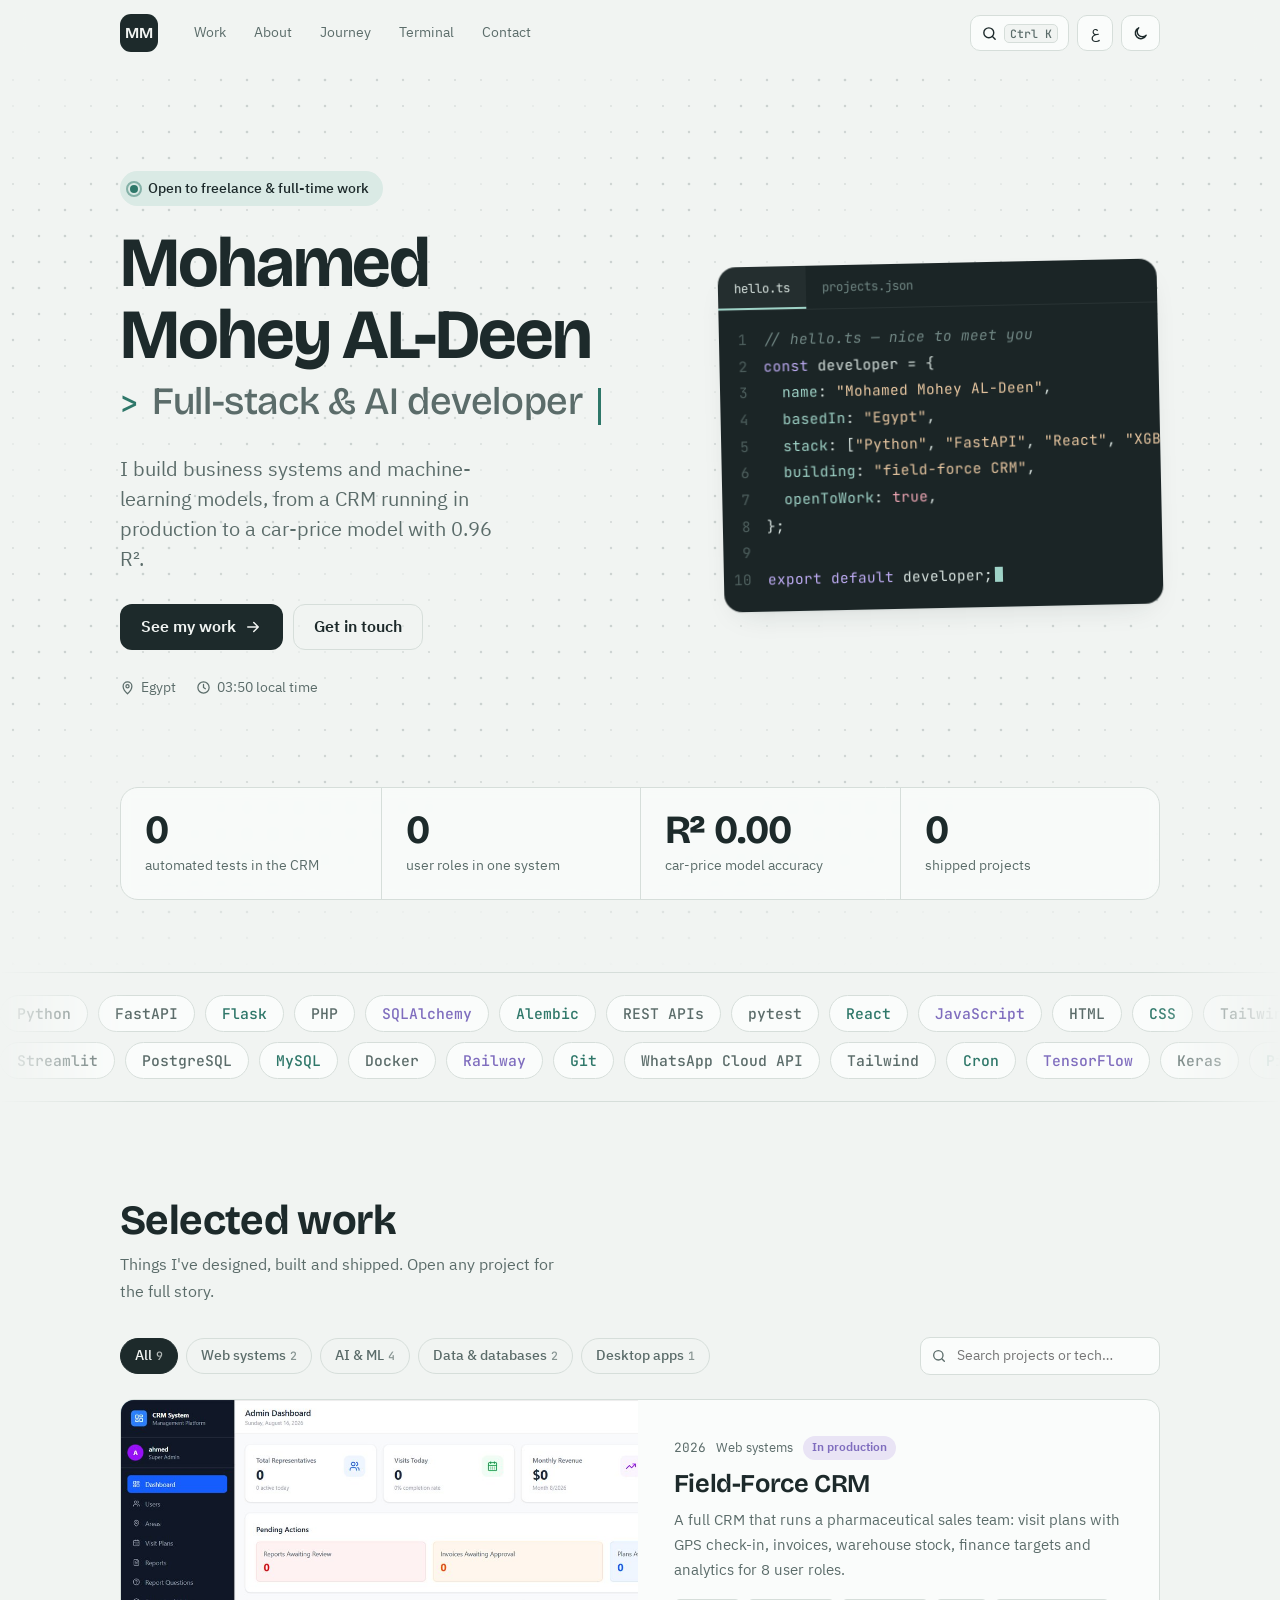
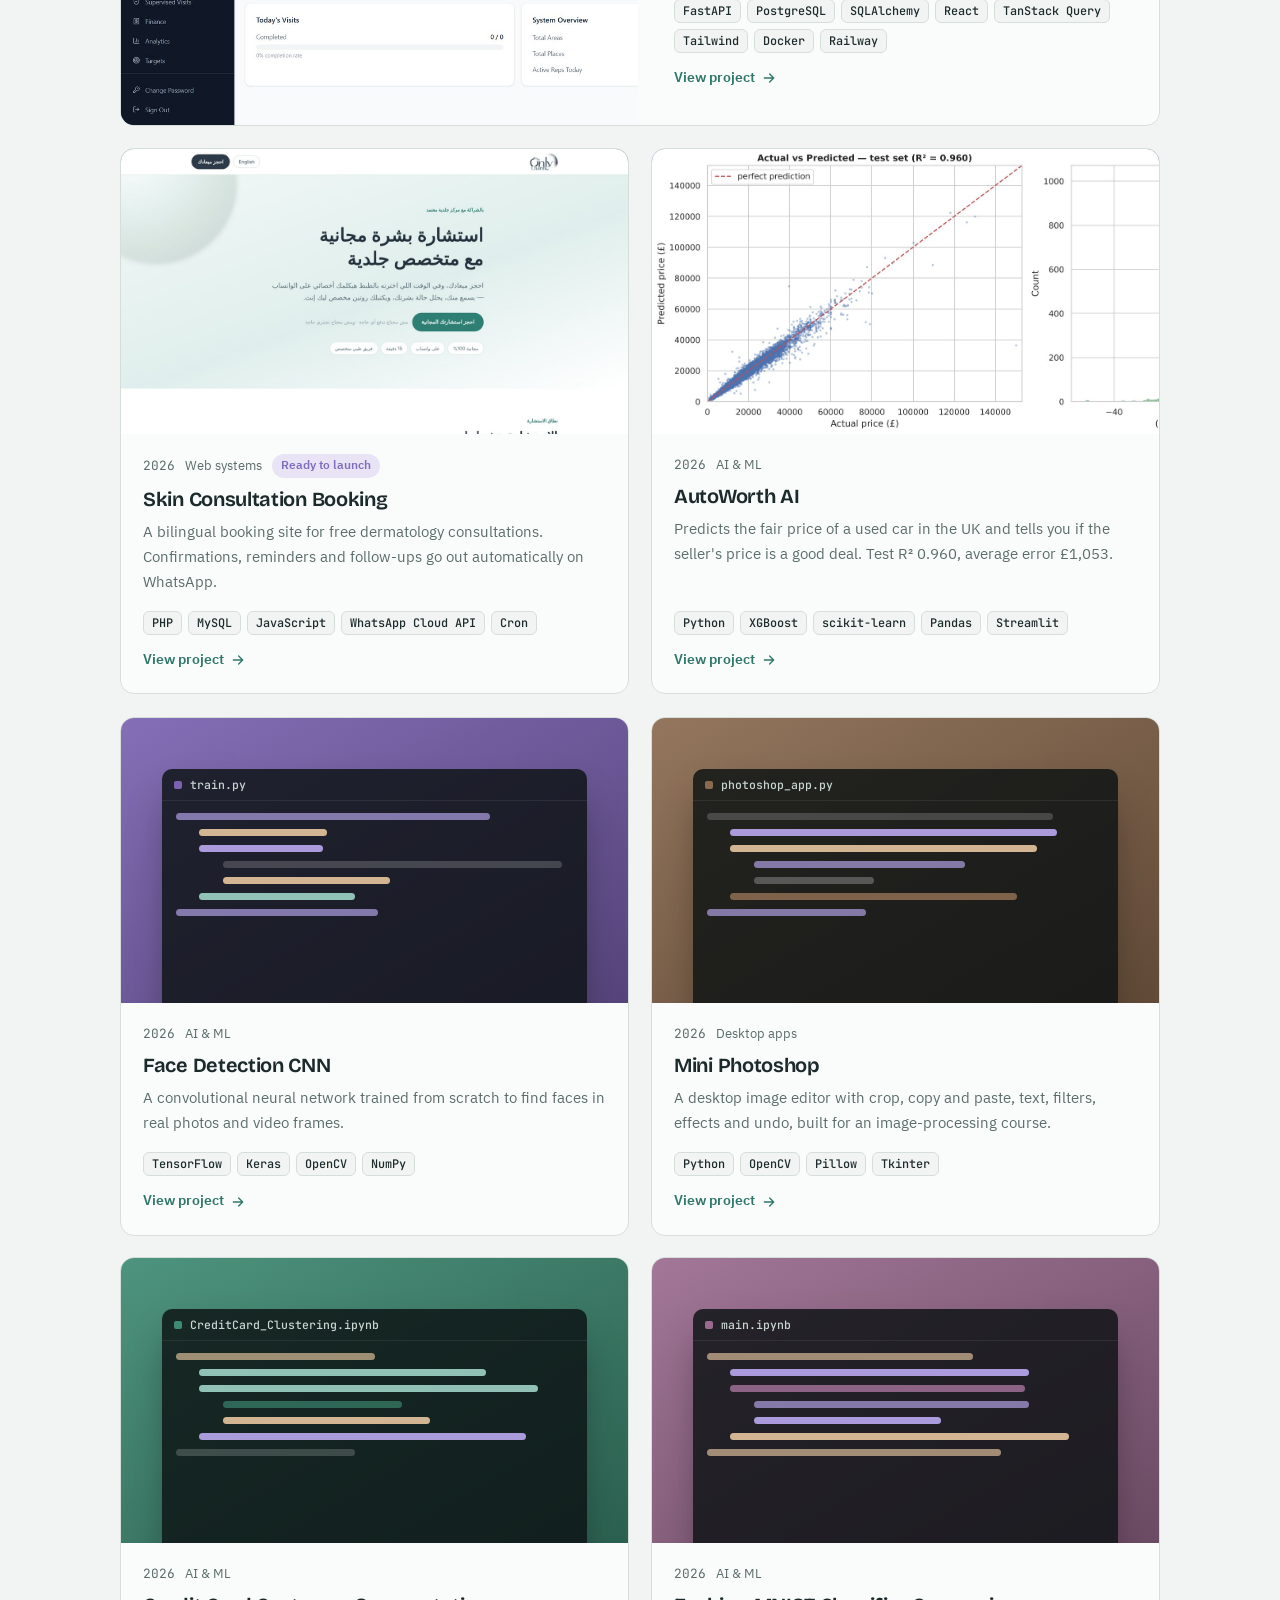
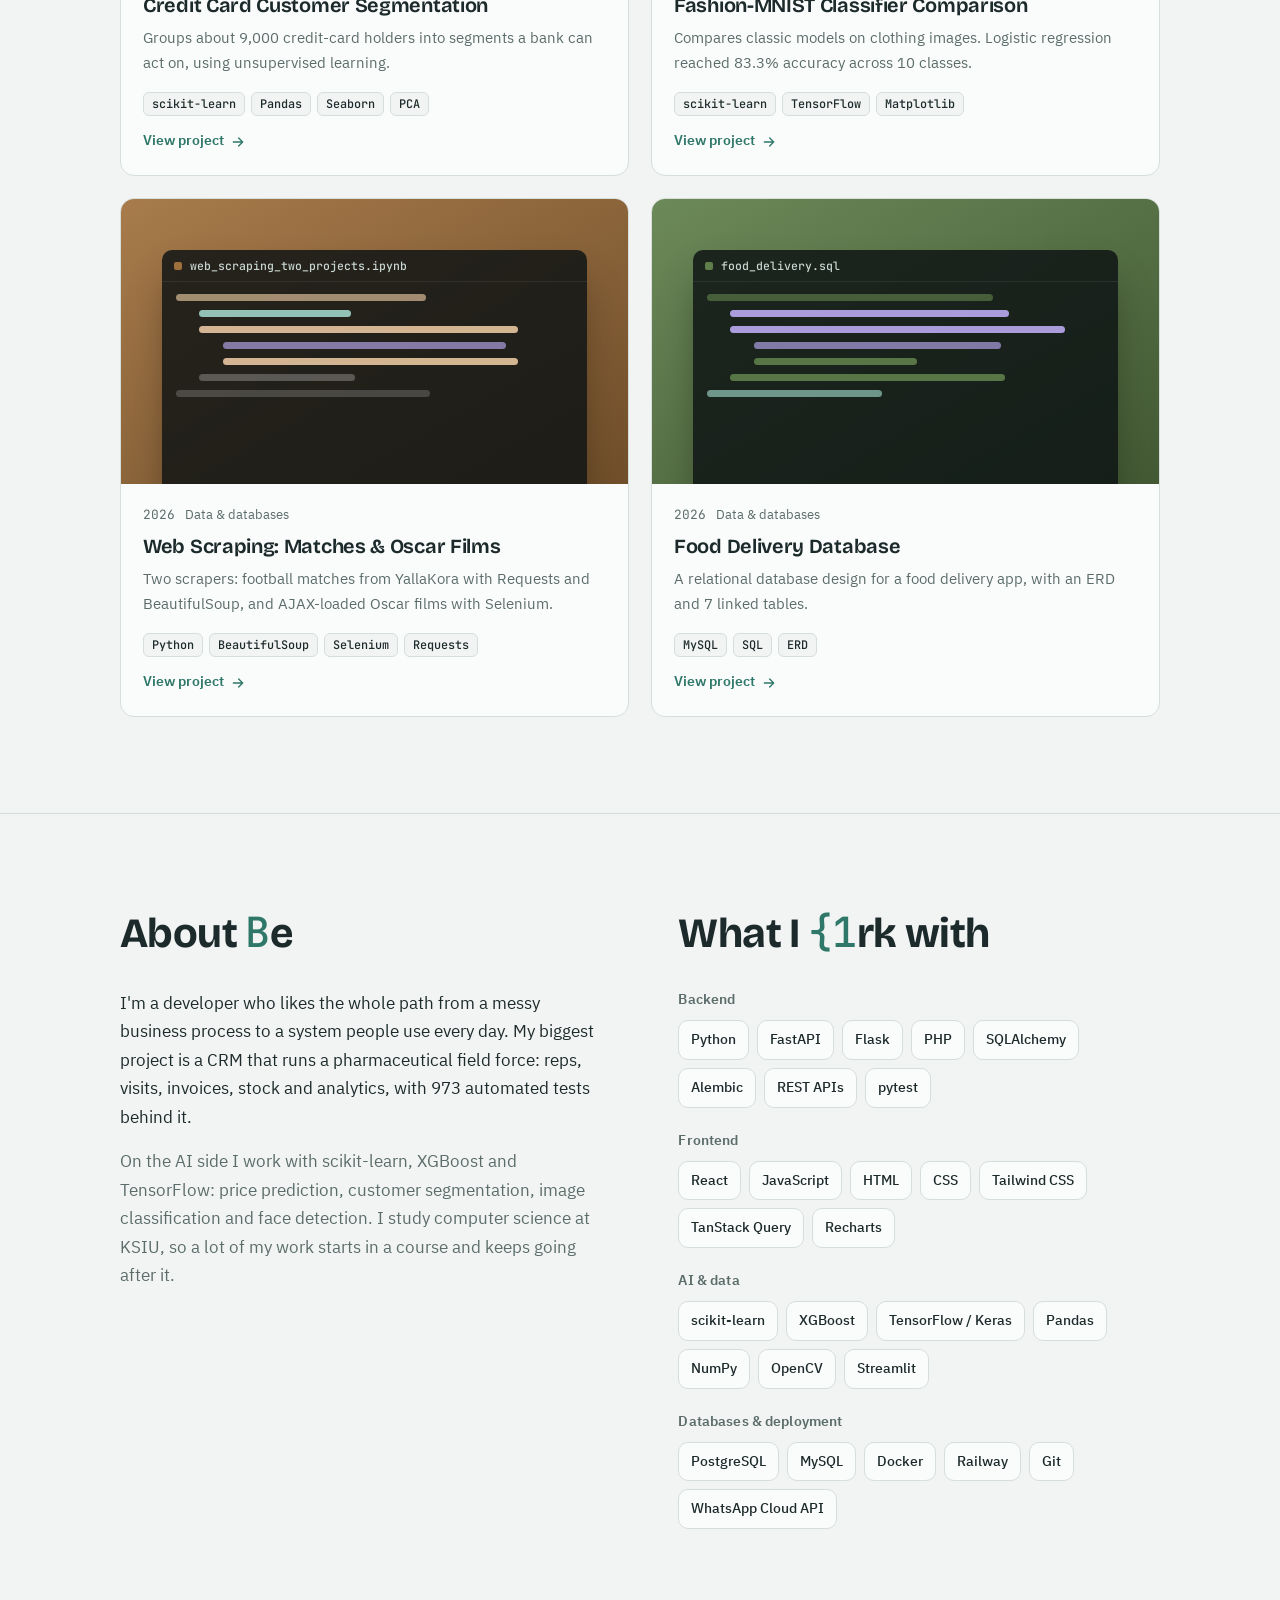
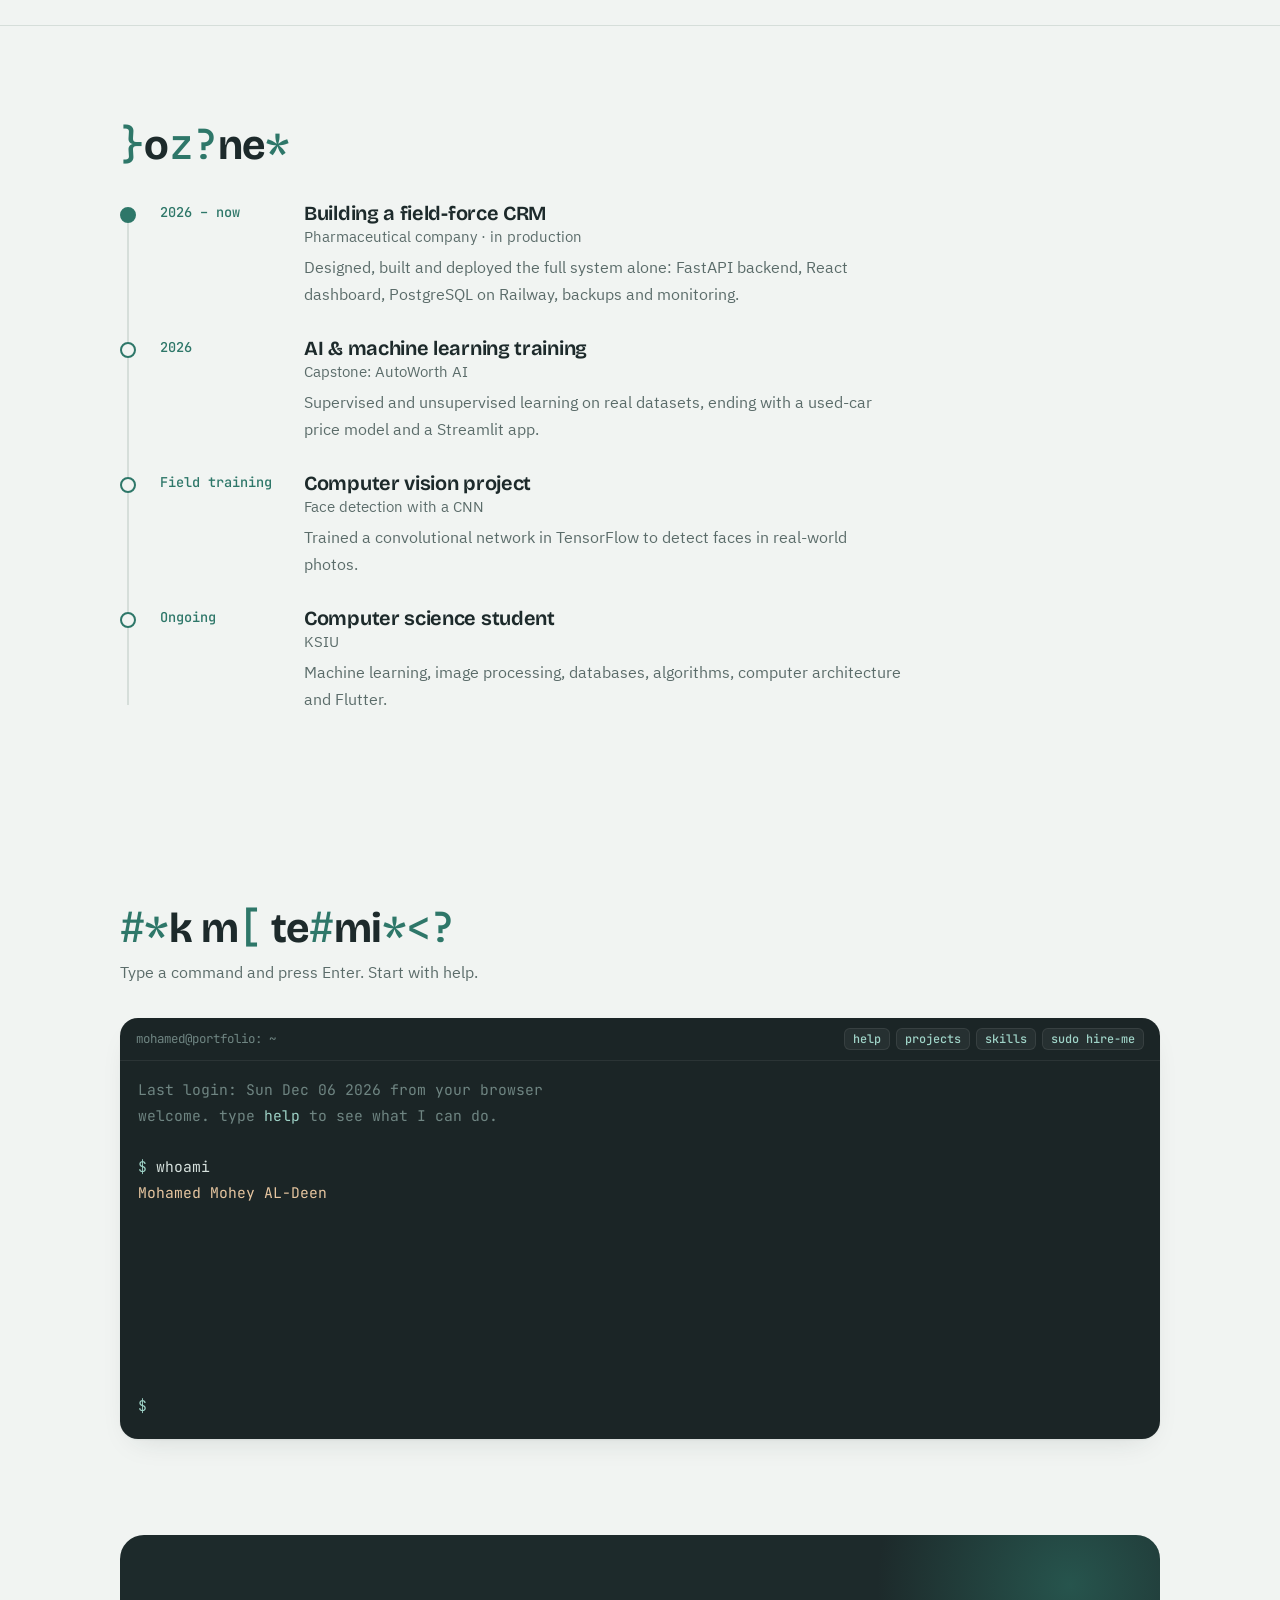
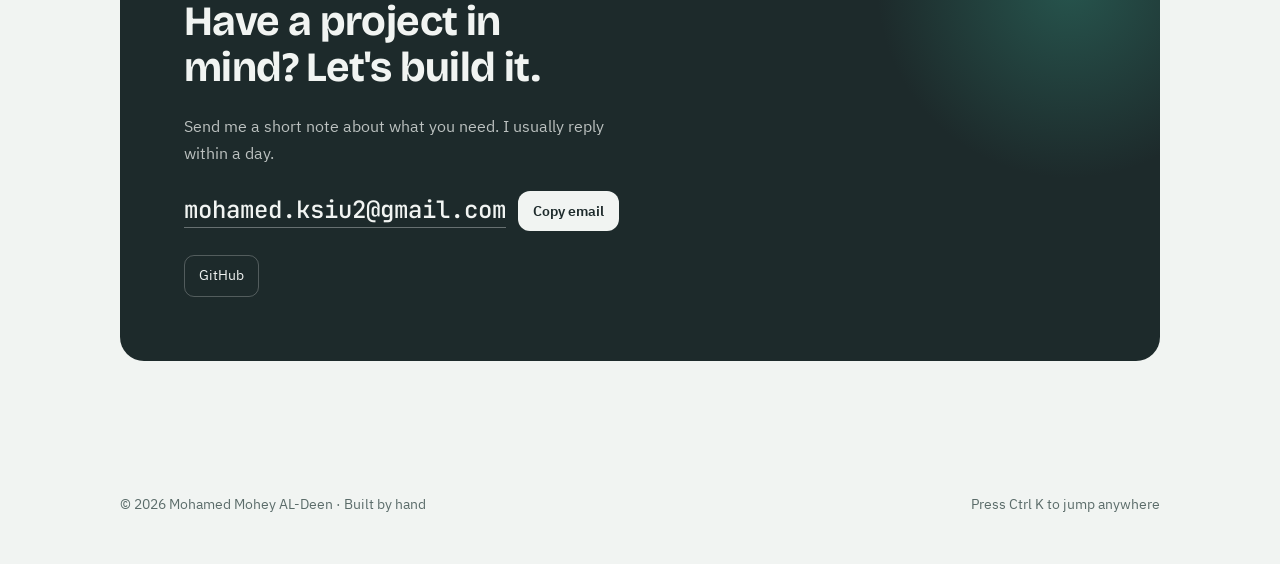
==== index.html @ fdb05c25 "Add files via upload" ====
<!doctype html>
<html lang="en" dir="ltr">
<head>
<meta charset="utf-8">
<meta name="viewport" content="width=device-width, initial-scale=1, viewport-fit=cover">
<title>Mohamed Mohey AL-Deen</title>
<meta name="description" content="Portfolio of Mohamed Mohey AL-Deen — full-stack &amp; AI developer.">
<link rel="preconnect" href="https://fonts.googleapis.com">
<link rel="preconnect" href="https://fonts.gstatic.com" crossorigin>
<link rel="stylesheet" href="https://fonts.googleapis.com/css2?family=Bricolage+Grotesque:opsz,wght@12..96,500;12..96,650;12..96,700;12..96,800&family=IBM+Plex+Sans+Arabic:wght@400;500;600;700&family=JetBrains+Mono:wght@400;500&display=swap">
<link rel="stylesheet" href="css/style.css">
<link rel="stylesheet" href="css/fx.css">
<script>try{if(!matchMedia("(prefers-reduced-motion: reduce)").matches&&!sessionStorage.getItem("pf-booted"))document.documentElement.classList.add("booting")}catch(e){}setTimeout(function(){document.documentElement.classList.remove("booting")},8000)</script>
</head>
<body>

<!-- boot screen (skipped with reduced motion, shown once per visit) -->
<div class="boot" id="boot" hidden aria-hidden="true">
  <div class="boot-term" id="bootTerm"></div>
  <span class="boot-skip" id="bootSkip">press any key to skip</span>
</div>

<div class="cursor-ring" id="cursorRing" aria-hidden="true"></div>
<div class="progress" aria-hidden="true"><span id="progress"></span></div>

<header class="nav" id="nav">
  <div class="wrap">
    <a class="logo" href="#top" id="logo" aria-label="Home">MM</a>
    <nav class="nav-links" aria-label="Sections">
      <a href="#work" data-i18n="navWork">Work</a>
      <a href="#about" data-i18n="navAbout">About</a>
      <a href="#journey" data-i18n="navJourney">Journey</a>
      <a href="#terminal" data-i18n="navTerminal">Terminal</a>
      <a href="#contact" data-i18n="navContact">Contact</a>
    </nav>
    <div class="nav-tools">
      <button class="icon-btn k-hint" id="openPalette" type="button" aria-label="Quick search"><svg viewBox="0 0 24 24" fill="none" stroke="currentColor" stroke-width="2" stroke-linecap="round"><circle cx="11" cy="11" r="7"/><path d="m20 20-3.5-3.5"/></svg><kbd>Ctrl K</kbd></button>
      <button class="icon-btn" id="langBtn" type="button" aria-label="Switch language">ع</button>
      <button class="icon-btn" id="themeBtn" type="button" aria-label="Switch theme"></button>
    </div>
  </div>
</header>

<main id="top">
  <div class="hero-shell">
    <canvas class="field" id="field" aria-hidden="true"></canvas>
    <div class="wrap hero">
      <div>
        <span class="status" id="status"><span class="dot"></span><span id="statusText"></span></span>
        <h1><span id="heroName" class="hero-name"></span><span class="role"><span class="role-prompt" aria-hidden="true">&gt;</span> <span id="heroRole"></span><span class="tw-caret" aria-hidden="true"></span></span></h1>
        <p class="lede" id="heroLede"></p>
        <div class="hero-actions">
          <a class="btn btn-primary magnetic" href="#work"><span data-i18n="ctaWork">See my work</span><svg class="flip" viewBox="0 0 24 24" fill="none" stroke="currentColor" stroke-width="2" stroke-linecap="round" stroke-linejoin="round"><path d="M5 12h14M13 6l6 6-6 6"/></svg></a>
          <a class="btn btn-ghost magnetic" href="#contact" data-i18n="ctaContact">Get in touch</a>
          <a class="btn btn-ghost magnetic" id="cvBtn" target="_blank" rel="noopener" hidden data-i18n="ctaCv">Download CV</a>
        </div>
        <div class="meta-row">
          <span><svg viewBox="0 0 24 24" fill="none" stroke="currentColor" stroke-width="2" stroke-linecap="round" stroke-linejoin="round"><path d="M12 22s7-6.2 7-12a7 7 0 0 0-14 0c0 5.8 7 12 7 12z"/><circle cx="12" cy="10" r="2.5"/></svg><span id="heroLoc"></span></span>
          <span><svg viewBox="0 0 24 24" fill="none" stroke="currentColor" stroke-width="2" stroke-linecap="round"><circle cx="12" cy="12" r="9"/><path d="M12 7v5l3 2"/></svg><span id="clock"></span></span>
        </div>
      </div>
      <div class="code-card tilt" aria-label="Code introduction">
        <div class="code-tabs"><span class="code-tab on">hello.ts</span><span class="code-tab">projects.json</span></div>
        <div class="code-body" id="codeBody"></div>
      </div>
    </div>
    <div class="wrap">
      <div class="stats" id="stats"></div>
    </div>
  </div>

  <div class="marquee" aria-hidden="true">
    <div class="marquee-row" id="marqueeA"></div>
    <div class="marquee-row rev" id="marqueeB"></div>
  </div>

  <section id="work">
    <div class="wrap">
      <div class="sec-head" data-reveal>
        <div>
          <h2 class="scramble" data-i18n="workTitle">Selected work</h2>
          <p data-i18n="workSub">Things I've designed, built and shipped. Open any project for the full story.</p>
        </div>
      </div>
      <div class="toolbar" data-reveal>
        <div class="chips" id="chips" role="group" aria-label="Filter projects"></div>
        <label class="search"><svg viewBox="0 0 24 24" fill="none" stroke="currentColor" stroke-width="2" stroke-linecap="round"><circle cx="11" cy="11" r="7"/><path d="m20 20-3.5-3.5"/></svg><input id="search" type="search" autocomplete="off"></label>
      </div>
      <div class="grid" id="grid"></div>
    </div>
  </section>

  <hr class="divider">

  <section id="about">
    <div class="wrap about">
      <div data-reveal>
        <div class="sec-head"><h2 class="scramble" data-i18n="aboutTitle">About me</h2></div>
        <div class="about-text" id="aboutText"></div>
      </div>
      <div data-reveal>
        <div class="sec-head"><h2 class="scramble" data-i18n="skillsTitle">What I work with</h2></div>
        <div class="skills" id="skills"></div>
      </div>
    </div>
  </section>

  <hr class="divider">

  <section id="journey">
    <div class="wrap">
      <div class="sec-head" data-reveal><h2 class="scramble" data-i18n="journeyTitle">Journey</h2></div>
      <ol class="timeline" id="timeline"></ol>
    </div>
  </section>

  <section id="terminal">
    <div class="wrap">
      <div class="sec-head" data-reveal>
        <div>
          <h2 class="scramble" data-i18n="termTitle">Ask my terminal</h2>
          <p data-i18n="termSub">Type a command and press Enter. Start with help.</p>
        </div>
      </div>
      <div class="term" id="term" data-reveal>
        <div class="term-bar"><span>mohamed@portfolio: ~</span><span class="term-hint" id="termChips"></span></div>
        <div class="term-out" id="termOut" aria-live="polite"></div>
        <label class="term-line"><span class="term-ps">$</span><input id="termIn" type="text" autocomplete="off" spellcheck="false" aria-label="Terminal command"></label>
      </div>
    </div>
  </section>

  <section id="contact" style="padding-top:0">
    <div class="wrap">
      <div class="contact" data-reveal>
        <h2 data-i18n="contactTitle">Have a project in mind? Let's build it.</h2>
        <p data-i18n="contactSub">Send me a short note about what you need. I usually reply within a day.</p>
        <div class="mail-row">
          <a class="mail" id="mail"></a>
          <button class="btn btn-copy magnetic" id="copyMail" type="button" data-i18n="copy">Copy email</button>
        </div>
        <div class="socials" id="socials"></div>
      </div>
    </div>
  </section>
</main>

<footer><div class="wrap"><span id="foot"></span><span data-i18n="footHint">Press Ctrl K to jump anywhere</span></div></footer>

<div id="modalRoot"></div>
<div id="paletteRoot"></div>
<div id="toastRoot"></div>

<script src="js/data.js"></script>
<script src="js/main.js"></script>
<script src="js/fx.js"></script>
</body>
</html>
---- css/style.css ----
/* Layout: one calm column (max 1120px); hero = statement left, live code card right; quiet sage + lilac on misty grey. */
:root {
  --bg: #F1F4F2;
  --surface: #FAFCFB;
  --ink: #1D2A2B;
  --muted: #5B6C6A;
  --line: #D6DEDA;
  --accent: #2E7769;
  --accent-soft: #DAEAE5;
  --lilac: #7F6DBE;
  --lilac-soft: #E9E4F5;
  --code-bg: #1B2526;
  --code-ink: #D7E2DE;
  --code-dim: #6F8582;
  --code-key: #9FD3C7;
  --code-str: #E7C6A0;
  --code-kw: #BBA9F0;
  --shadow: 0 1px 2px rgba(29, 42, 43, .05), 0 12px 32px -16px rgba(29, 42, 43, .18);

  --font-display: "Bricolage Grotesque", "IBM Plex Sans Arabic", system-ui, sans-serif;
  --font-body: "IBM Plex Sans Arabic", "IBM Plex Sans", system-ui, -apple-system, "Segoe UI", sans-serif;
  --font-mono: "JetBrains Mono", ui-monospace, "Cascadia Code", Consolas, monospace;

  --step--1: .875rem;
  --step-0: 1rem;
  --step-1: 1.25rem;
  --step-2: 1.6rem;
  --step-3: clamp(1.9rem, 3.4vw, 2.6rem);
  --step-4: clamp(2.5rem, 6vw, 4.4rem);
  --radius: 14px;
  color-scheme: light;
}
@media (prefers-color-scheme: dark) {
  :root:not([data-theme="light"]) {
    --bg: #101718; --surface: #162022; --ink: #E2EAE7; --muted: #92A3A0; --line: #243133;
    --accent: #7CC3B4; --accent-soft: #1C3430; --lilac: #B2A3E2; --lilac-soft: #262340;
    --code-bg: #0C1213; --shadow: 0 1px 2px rgba(0,0,0,.3), 0 12px 32px -16px rgba(0,0,0,.6);
    color-scheme: dark;
  }
}
:root[data-theme="dark"] {
  --bg: #101718; --surface: #162022; --ink: #E2EAE7; --muted: #92A3A0; --line: #243133;
  --accent: #7CC3B4; --accent-soft: #1C3430; --lilac: #B2A3E2; --lilac-soft: #262340;
  --code-bg: #0C1213; --shadow: 0 1px 2px rgba(0,0,0,.3), 0 12px 32px -16px rgba(0,0,0,.6);
  color-scheme: dark;
}

*, *::before, *::after { box-sizing: border-box; }
html { scroll-behavior: smooth; scroll-padding-top: 80px; }
body {
  margin: 0;
  background: var(--bg);
  color: var(--ink);
  font: 400 var(--step-0)/1.65 var(--font-body);
  -webkit-font-smoothing: antialiased;
  transition: background-color .3s, color .3s;
}
[hidden] { display: none !important; }
img { max-width: 100%; display: block; }
a { color: inherit; }
::selection { background: var(--accent-soft); color: var(--ink); }
:focus-visible { outline: 2px solid var(--accent); outline-offset: 3px; border-radius: 6px; }
h1, h2, h3 { font-family: var(--font-display); text-wrap: balance; margin: 0; line-height: 1.1; letter-spacing: -0.015em; }
p { margin: 0; }

.wrap { max-width: 1120px; margin-inline: auto; padding-inline: clamp(16px, 4vw, 40px); }

/* progress */
.progress { position: fixed; inset-inline: 0; top: 0; height: 2px; z-index: 60; pointer-events: none; }
.progress span { display: block; height: 100%; width: 100%; background: var(--accent); transform-origin: left; transform: scaleX(0); }
[dir="rtl"] .progress span { transform-origin: right; }

/* nav */
.nav {
  position: sticky; top: env(safe-area-inset-top, 0px); z-index: 50;
  background: color-mix(in srgb, var(--bg) 82%, transparent);
  backdrop-filter: blur(12px); -webkit-backdrop-filter: blur(12px);
  border-bottom: 1px solid transparent; transition: border-color .2s;
}
.nav.scrolled { border-bottom-color: var(--line); }
.nav .wrap { display: flex; align-items: center; gap: 16px; padding-block: 14px; }
.logo {
  display: grid; place-items: center; width: 38px; height: 38px; border-radius: 11px;
  background: var(--ink); color: var(--bg); font: 700 .95rem var(--font-display); text-decoration: none; letter-spacing: .02em;
}
.nav-links { display: flex; gap: 4px; margin-inline-start: 8px; }
.nav-links a { text-decoration: none; color: var(--muted); padding: 6px 12px; border-radius: 8px; font-size: var(--step--1); transition: color .2s, background .2s; }
.nav-links a:hover, .nav-links a.active { color: var(--ink); background: var(--accent-soft); }
.nav-tools { display: flex; gap: 8px; margin-inline-start: auto; align-items: center; }
.icon-btn {
  display: inline-flex; align-items: center; gap: 6px; height: 36px; padding-inline: 10px; min-width: 36px; justify-content: center;
  border: 1px solid var(--line); background: var(--surface); color: var(--ink); border-radius: 10px;
  font: 500 var(--step--1) var(--font-body); cursor: pointer; transition: border-color .2s, transform .15s;
}
.icon-btn:hover { border-color: var(--accent); }
.icon-btn:active { transform: scale(.96); }
.icon-btn svg { width: 17px; height: 17px; }
kbd { font: 500 .72rem var(--font-mono); color: var(--muted); border: 1px solid var(--line); border-radius: 5px; padding: 1px 5px; background: var(--bg); }
@media (max-width: 760px) { .nav-links { display: none; } .k-hint { display: none; } }

/* hero */
.hero { display: grid; grid-template-columns: 1.1fr .9fr; gap: clamp(32px, 5vw, 64px); align-items: center; padding-block: clamp(48px, 9vw, 104px) clamp(48px, 7vw, 88px); }
.hero > * { min-width: 0; }
.status {
  display: inline-flex; align-items: center; gap: 10px; padding: 6px 14px 6px 10px; border-radius: 999px;
  background: var(--accent-soft); color: var(--ink); font-size: var(--step--1); font-weight: 500;
}
[dir="rtl"] .status { padding: 6px 10px 6px 14px; }
.dot { width: 8px; height: 8px; border-radius: 50%; background: var(--accent); position: relative; flex: none; }
.dot::after { content: ""; position: absolute; inset: -4px; border-radius: 50%; border: 2px solid var(--accent); opacity: .5; animation: pulse 2.2s ease-out infinite; }
@keyframes pulse { from { transform: scale(.6); opacity: .6; } to { transform: scale(1.6); opacity: 0; } }
.hero h1 { font-size: var(--step-4); font-weight: 700; margin-top: 22px; line-height: 1.02; letter-spacing: -0.03em; }
[dir="rtl"] .hero h1 { letter-spacing: 0; line-height: 1.2; }
.hero h1 .role { display: block; color: var(--muted); font-weight: 500; font-size: .55em; letter-spacing: -0.01em; margin-top: 10px; }
.hero .lede { margin-top: 22px; font-size: var(--step-1); color: var(--muted); max-width: 32ch; line-height: 1.5; }
.hero-actions { display: flex; flex-wrap: wrap; gap: 10px; margin-top: 30px; }
.btn {
  display: inline-flex; align-items: center; gap: 8px; height: 46px; padding-inline: 20px; border-radius: 12px;
  font: 600 var(--step-0) var(--font-body); text-decoration: none; cursor: pointer; border: 1px solid transparent;
  transition: transform .15s, background .2s, border-color .2s;
}
.btn:active { transform: scale(.97); }
.btn-primary { background: var(--ink); color: var(--bg); }
.btn-primary:hover { background: var(--accent); color: var(--bg); }
.btn-ghost { background: transparent; color: var(--ink); border-color: var(--line); }
.btn-ghost:hover { border-color: var(--accent); }
.btn svg { width: 18px; height: 18px; }
[dir="rtl"] .flip { transform: scaleX(-1); }
.meta-row { display: flex; flex-wrap: wrap; gap: 8px 20px; margin-top: 26px; color: var(--muted); font-size: var(--step--1); }
.meta-row span { display: inline-flex; align-items: center; gap: 6px; }
.meta-row svg { width: 15px; height: 15px; }

/* code card */
.code-card {
  background: var(--code-bg); color: var(--code-ink); border-radius: 18px; box-shadow: var(--shadow);
  font: 400 clamp(.78rem, 1.4vw, .9rem)/1.85 var(--font-mono); overflow: hidden; direction: ltr; text-align: left;
  transform: rotate(-1.2deg); transition: transform .4s cubic-bezier(.2,.8,.2,1);
}
.code-card:hover { transform: rotate(0deg) translateY(-2px); }
.code-tabs { display: flex; align-items: stretch; border-bottom: 1px solid rgba(255,255,255,.06); font-size: .78rem; }
.code-tab { padding: 10px 16px; color: var(--code-dim); }
.code-tab.on { color: var(--code-ink); background: rgba(255,255,255,.04); box-shadow: inset 0 -2px 0 var(--code-key); }
.code-body { padding: 16px 0 18px; overflow-x: auto; }
.code-line { display: grid; grid-template-columns: 44px 1fr; white-space: pre; animation: lineIn .45s both; }
.code-line .ln { color: var(--code-dim); text-align: right; padding-right: 16px; user-select: none; opacity: .6; }
.tok-k { color: var(--code-kw); } .tok-p { color: var(--code-key); } .tok-s { color: var(--code-str); } .tok-c { color: var(--code-dim); font-style: italic; } .tok-b { color: #F0A7B5; }
.caret { display: inline-block; width: .55em; height: 1.1em; background: var(--code-key); vertical-align: -0.18em; margin-left: 2px; animation: blink 1.1s steps(1) infinite; }
@keyframes blink { 50% { opacity: 0; } }
@keyframes lineIn { from { opacity: .0; transform: translateX(-6px); } to { opacity: 1; transform: none; } }

@media (max-width: 860px) {
  .hero { grid-template-columns: 1fr; }
  .code-card { transform: none; }
}

/* sections */
section { padding-block: clamp(56px, 8vw, 96px); }
.sec-head { display: flex; flex-wrap: wrap; align-items: end; justify-content: space-between; gap: 16px 24px; margin-bottom: 32px; }
.sec-head h2 { font-size: var(--step-3); font-weight: 700; }
.sec-head p { color: var(--muted); max-width: 46ch; margin-top: 8px; }
.divider { border: 0; border-top: 1px solid var(--line); margin: 0; }

/* filters */
.toolbar { display: flex; flex-wrap: wrap; gap: 10px; align-items: center; margin-bottom: 24px; }
.chips { display: flex; flex-wrap: wrap; gap: 8px; }
.chip {
  height: 36px; padding-inline: 14px; border-radius: 999px; border: 1px solid var(--line); background: transparent;
  color: var(--muted); font: 500 var(--step--1) var(--font-body); cursor: pointer; transition: all .2s;
}
.chip:hover { color: var(--ink); border-color: var(--accent); }
.chip[aria-pressed="true"] { background: var(--ink); color: var(--bg); border-color: var(--ink); }
.chip .n { font-family: var(--font-mono); font-size: .72rem; opacity: .7; margin-inline-start: 4px; }
.search { position: relative; margin-inline-start: auto; flex: 0 1 240px; min-width: 0; }
.search input {
  width: 100%; height: 38px; border-radius: 10px; border: 1px solid var(--line); background: var(--surface); color: var(--ink);
  padding-inline: 36px 12px; font: 400 var(--step--1) var(--font-body);
}
.search input:focus { outline: none; border-color: var(--accent); box-shadow: 0 0 0 3px var(--accent-soft); }
.search svg { position: absolute; inset-inline-start: 11px; top: 50%; translate: 0 -50%; width: 16px; height: 16px; color: var(--muted); }
@media (max-width: 600px) { .search { flex: 1 1 100%; margin-inline-start: 0; } }

/* project grid */
.grid { display: grid; grid-template-columns: repeat(2, minmax(0, 1fr)); gap: 22px; }
@media (max-width: 760px) { .grid { grid-template-columns: 1fr; } }
.card {
  display: flex; flex-direction: column; background: var(--surface); border: 1px solid var(--line); border-radius: var(--radius);
  overflow: hidden; cursor: pointer; transition: transform .25s cubic-bezier(.2,.8,.2,1), border-color .25s, box-shadow .25s; text-align: start;
  font: inherit; color: inherit; padding: 0;
}
.card:hover { transform: translateY(-3px); border-color: color-mix(in srgb, var(--pc) 55%, var(--line)); box-shadow: var(--shadow); }
.card.featured { grid-column: 1 / -1; flex-direction: row; }
.card.featured .cover { flex: 1.15; aspect-ratio: auto; min-height: 280px; }
.card.featured .card-body { flex: 1; justify-content: center; padding: clamp(22px, 3vw, 36px); }
.card.featured h3 { font-size: var(--step-2); }
@media (max-width: 760px) { .card.featured { flex-direction: column; } .card.featured .cover { min-height: 0; aspect-ratio: 16/9; } }

.cover {
  position: relative; aspect-ratio: 16 / 9; max-width: 100%; overflow: hidden;
  background: linear-gradient(150deg, color-mix(in srgb, var(--pc) 92%, #fff) , color-mix(in srgb, var(--pc) 70%, #000));
}
.cover img { width: 100%; height: 100%; object-fit: cover; object-position: top left; }
.mini-editor {
  position: absolute; inset: 18% 8% -8% 8%; background: rgba(12, 18, 19, .82); border-radius: 10px 10px 0 0;
  box-shadow: 0 20px 40px -12px rgba(0,0,0,.45); direction: ltr; transition: transform .4s cubic-bezier(.2,.8,.2,1);
}
.card:hover .mini-editor { transform: translateY(-6px); }
.mini-editor .fname { font: 500 .72rem var(--font-mono); color: #C9D6D2; padding: 8px 12px; border-bottom: 1px solid rgba(255,255,255,.07); display: flex; gap: 8px; align-items: center; }
.mini-editor .fname i { width: 8px; height: 8px; border-radius: 2px; background: var(--pc); display: inline-block; }
.bars { padding: 12px 14px; display: grid; gap: 9px; }
.bars span { display: block; height: 7px; border-radius: 4px; }
.cover-tag {
  position: absolute; top: 12px; inset-inline-end: 12px; font: 600 .7rem var(--font-body); letter-spacing: .04em;
  padding: 4px 9px; border-radius: 999px; background: rgba(255,255,255,.9); color: #1D2A2B;
}
.card-body { display: flex; flex-direction: column; gap: 10px; padding: 20px 22px 22px; flex: 1; min-width: 0; }
.card-top { display: flex; gap: 10px; align-items: center; color: var(--muted); font-size: .8rem; }
.card-top .yr { font-family: var(--font-mono); }
.pill { padding: 2px 9px; border-radius: 999px; background: var(--lilac-soft); color: var(--lilac); font-weight: 600; font-size: .74rem; }
.pill.sample { background: transparent; border: 1px dashed var(--line); color: var(--muted); }
.card h3 { font-size: var(--step-1); font-weight: 650; }
.card p { color: var(--muted); font-size: .95rem; }
.stack { display: flex; flex-wrap: wrap; gap: 6px; margin-top: auto; padding-top: 6px; }
.stack span { font: 500 .74rem var(--font-mono); padding: 3px 8px; border-radius: 6px; background: var(--bg); border: 1px solid var(--line); color: var(--ink); }
.open-hint { display: inline-flex; align-items: center; gap: 6px; font-size: .85rem; font-weight: 600; color: var(--accent); margin-top: 4px; }
.open-hint svg { width: 16px; height: 16px; transition: translate .2s; }
.card:hover .open-hint svg { translate: 3px 0; }
[dir="rtl"] .card:hover .open-hint svg { translate: -3px 0; }
.empty { padding: 48px 16px; text-align: center; color: var(--muted); border: 1px dashed var(--line); border-radius: var(--radius); }
.empty button { margin-top: 12px; }

/* about */
.about { display: grid; grid-template-columns: 1fr 1fr; gap: clamp(32px, 6vw, 80px); }
.about > * { min-width: 0; }
.about-text { display: grid; gap: 16px; font-size: 1.08rem; max-width: 60ch; }
.about-text p:first-child { color: var(--ink); }
.about-text p + p { color: var(--muted); }
.skills { display: grid; gap: 22px; }
.skill-group h3 { font: 600 var(--step--1) var(--font-body); color: var(--muted); margin-bottom: 10px; letter-spacing: .01em; }
.skill-list { display: flex; flex-wrap: wrap; gap: 8px; }
.skill-list span {
  padding: 7px 12px; border-radius: 10px; background: var(--surface); border: 1px solid var(--line); font-size: .9rem; font-weight: 500;
  transition: border-color .2s, background .2s;
}
.skill-list span:hover { border-color: var(--accent); background: var(--accent-soft); }
@media (max-width: 760px) { .about { grid-template-columns: 1fr; } }

/* timeline */
.timeline { list-style: none; margin: 0; padding: 0; position: relative; display: grid; gap: 28px; }
.timeline::before { content: ""; position: absolute; inset-inline-start: 7px; top: 8px; bottom: 8px; width: 2px; background: var(--line); }
.timeline li { position: relative; padding-inline-start: 40px; display: grid; grid-template-columns: 120px 1fr; gap: 4px 24px; }
.timeline li::before { content: ""; position: absolute; inset-inline-start: 0; top: 6px; width: 16px; height: 16px; border-radius: 50%; background: var(--bg); border: 2px solid var(--accent); }
.timeline li:first-child::before { background: var(--accent); }
.timeline .when { font: 500 .85rem var(--font-mono); color: var(--accent); padding-top: 2px; }
.timeline h3 { font: 650 var(--step-1) var(--font-display); }
.timeline .where { color: var(--muted); font-size: .92rem; }
.timeline .what { color: var(--muted); margin-top: 6px; max-width: 60ch; }
@media (max-width: 600px) { .timeline li { grid-template-columns: 1fr; } }

/* contact */
.contact { background: var(--ink); color: var(--bg); border-radius: 24px; padding: clamp(28px, 6vw, 64px); display: grid; gap: 24px; position: relative; overflow: hidden; }
.contact::after {
  content: ""; position: absolute; width: 420px; height: 420px; inset-inline-end: -120px; top: -160px; border-radius: 50%;
  background: radial-gradient(circle, color-mix(in srgb, var(--accent) 55%, transparent), transparent 65%); pointer-events: none;
}
.contact h2 { font-size: var(--step-3); max-width: 18ch; position: relative; z-index: 1; }
.contact p { opacity: .75; max-width: 46ch; position: relative; z-index: 1; }
.mail-row { display: flex; flex-wrap: wrap; gap: 12px; align-items: center; position: relative; z-index: 1; }
.mail {
  font: 500 clamp(1rem, 2.6vw, 1.5rem) var(--font-mono); color: var(--bg); text-decoration: none; word-break: break-all;
  border-bottom: 1px solid color-mix(in srgb, var(--bg) 35%, transparent); padding-bottom: 2px; user-select: all;
}
.contact .btn-copy { background: var(--bg); color: var(--ink); height: 40px; padding-inline: 14px; font-size: var(--step--1); }
.socials { display: flex; flex-wrap: wrap; gap: 10px; position: relative; z-index: 1; }
.socials a { text-decoration: none; padding: 8px 14px; border-radius: 10px; border: 1px solid color-mix(in srgb, var(--bg) 25%, transparent); font-size: .9rem; transition: background .2s; }
.socials a:hover { background: color-mix(in srgb, var(--bg) 12%, transparent); }

footer { padding-block: 36px 48px; color: var(--muted); font-size: var(--step--1); }
footer .wrap { display: flex; flex-wrap: wrap; justify-content: space-between; gap: 12px; }

/* modal */
.overlay {
  position: fixed; inset: 0; z-index: 80; background: color-mix(in srgb, var(--ink) 45%, transparent);
  display: grid; place-items: center; padding: 16px; animation: fade .2s both;
}
@keyframes fade { from { opacity: 0; } }
.modal {
  width: min(720px, 100%); max-height: min(88vh, 100%); overflow: auto; background: var(--surface); border-radius: 20px; box-shadow: var(--shadow);
  animation: rise .3s cubic-bezier(.2,.8,.2,1) both;
}
@keyframes rise { from { transform: translateY(16px) scale(.98); opacity: 0; } }
.modal .cover { aspect-ratio: 21 / 9; }
.modal-body { padding: clamp(20px, 4vw, 32px); display: grid; gap: 16px; }
.modal-body h3 { font-size: var(--step-2); }
.modal-body ul { margin: 0; padding-inline-start: 20px; display: grid; gap: 8px; color: var(--muted); }
.modal-body li::marker { color: var(--accent); }
.modal-actions { display: flex; flex-wrap: wrap; gap: 10px; }
.close-x { position: absolute; top: 12px; inset-inline-start: 12px; z-index: 2; background: rgba(255,255,255,.92); color: #1D2A2B; border: 0; }
.modal-wrap { position: relative; }

/* command palette */
.palette { width: min(560px, 100%); background: var(--surface); border-radius: 16px; box-shadow: var(--shadow); overflow: hidden; align-self: start; margin-top: 12vh; border: 1px solid var(--line); animation: rise .2s both; }
.palette input { width: 100%; border: 0; border-bottom: 1px solid var(--line); background: transparent; color: var(--ink); padding: 16px 18px; font: 400 1rem var(--font-body); }
.palette input:focus { outline: none; }
.palette ul { list-style: none; margin: 0; padding: 6px; max-height: 50vh; overflow: auto; }
.palette li { display: flex; justify-content: space-between; gap: 12px; padding: 10px 12px; border-radius: 9px; cursor: pointer; font-size: .95rem; }
.palette li small { color: var(--muted); }
.palette li[aria-selected="true"] { background: var(--accent-soft); }

/* toast */
.toast {
  position: fixed; bottom: calc(24px + env(safe-area-inset-bottom, 0px)); left: 50%; translate: -50% 0; z-index: 90;
  background: var(--ink); color: var(--bg); padding: 10px 18px; border-radius: 10px; font-size: var(--step--1); font-weight: 500;
  box-shadow: var(--shadow); animation: rise .25s both;
}

@media (prefers-reduced-motion: reduce) {
  *, *::before, *::after { animation-duration: .001ms !important; animation-iteration-count: 1 !important; transition-duration: .001ms !important; }
  html { scroll-behavior: auto; }
}
---- css/fx.css ----
/* ============ Motion & effects layer ============ */

/* ---- boot screen ---- */
.boot {
  position: fixed; inset: 0; z-index: 100; background: var(--code-bg); color: var(--code-ink);
  display: grid; place-items: center; padding: 24px;
  font: 400 clamp(.85rem, 2vw, 1rem)/1.9 var(--font-mono); direction: ltr; text-align: left;
  transition: clip-path .7s cubic-bezier(.77,0,.18,1);
  clip-path: inset(0 0 0 0);
}
.boot.out { clip-path: inset(0 0 100% 0); }
.booting .boot[hidden] { display: grid !important; }
.booting body { overflow: hidden; }
.boot-term { width: min(560px, 100%); min-height: 12em; }
.boot-term .ok { color: var(--code-key); }
.boot-term .dim { color: var(--code-dim); }
.boot-term .cmd { color: var(--code-str); }
.boot-skip { position: absolute; bottom: calc(24px + env(safe-area-inset-bottom, 0px)); color: var(--code-dim); font-size: .75rem; }
.boot-caret { display: inline-block; width: .55em; height: 1.05em; background: var(--code-key); vertical-align: -0.15em; animation: blink 1s steps(1) infinite; }

/* ---- custom cursor ring (fine pointers only) ---- */
.cursor-ring {
  position: fixed; left: 0; top: 0; z-index: 95; width: 34px; height: 34px; margin: -17px 0 0 -17px;
  border: 1.5px solid var(--accent); border-radius: 50%; pointer-events: none; opacity: 0;
  transition: width .25s, height .25s, margin .25s, background-color .25s, opacity .3s, border-color .25s;
  will-change: transform;
}
.cursor-ring.on { opacity: .7; }
.cursor-ring.hover { width: 58px; height: 58px; margin: -29px 0 0 -29px; background: color-mix(in srgb, var(--accent) 12%, transparent); border-color: transparent; }
.cursor-ring.down { width: 22px; height: 22px; margin: -11px 0 0 -11px; }
@media (hover: none), (pointer: coarse) { .cursor-ring { display: none; } }

/* ---- hero shell + interactive dot field ---- */
.hero-shell { position: relative; isolation: isolate; overflow: hidden; }
.field { position: absolute; inset: 0; width: 100%; height: 100%; z-index: -1; display: block; }
.hero-shell::after {
  content: ""; position: absolute; inset: auto 0 0 0; height: 120px; z-index: -1; pointer-events: none;
  background: linear-gradient(to bottom, transparent, var(--bg));
}

.hero-name { display: block; }
.hero-name .w { display: inline-block; white-space: nowrap; }
.hero-name .w > span { display: inline-block; }
.anim .hero-name .w > span { animation: rise .9s cubic-bezier(.2,.9,.2,1) both; animation-delay: calc(var(--i) * 70ms + 150ms); }
@keyframes rise { from { transform: translateY(0.6em) rotate(4deg); opacity: 0; filter: blur(6px); } }

.role { display: flex !important; align-items: baseline; gap: .35em; min-height: 1.3em; }
.role-prompt { color: var(--accent); font-family: var(--font-mono); font-size: .8em; }
#heroRole { color: var(--muted); }
.tw-caret { display: inline-block; width: 3px; height: .95em; background: var(--accent); align-self: center; animation: blink 1s steps(1) infinite; margin-inline-start: 2px; }

/* typed code card */
.code-line.typing > span:last-child { clip-path: inset(0 100% 0 0); animation: typeLine var(--d) steps(var(--n)) var(--delay) forwards; }
@keyframes typeLine { to { clip-path: inset(0 0 0 0); } }
.code-line.typing { animation: none; }

/* 3D tilt */
.tilt { transform-style: preserve-3d; will-change: transform; }
.code-card.tilt { transform: perspective(900px) rotateX(var(--rx, 0deg)) rotateY(var(--ry, 0deg)) rotate(-1.2deg); transition: transform .5s cubic-bezier(.2,.8,.2,1); }
.code-card.tilt:hover { transform: perspective(900px) rotateX(var(--rx, 0deg)) rotateY(var(--ry, 0deg)); transition: transform .12s linear; }
@media (max-width: 860px) { .code-card.tilt, .code-card.tilt:hover { transform: none; } }

/* ---- stats ---- */
.stats {
  display: grid; grid-template-columns: repeat(4, minmax(0, 1fr)); gap: 0; margin-bottom: clamp(40px, 6vw, 72px);
  border: 1px solid var(--line); border-radius: 18px; background: color-mix(in srgb, var(--surface) 75%, transparent);
  backdrop-filter: blur(6px); -webkit-backdrop-filter: blur(6px); overflow: hidden;
}
.stat { padding: 22px 24px; display: grid; gap: 4px; min-width: 0; }
.stat + .stat { border-inline-start: 1px solid var(--line); }
.stat b { font: 700 clamp(1.7rem, 3.6vw, 2.5rem)/1 var(--font-display); letter-spacing: -0.02em; font-variant-numeric: tabular-nums; direction: ltr; text-align: start; }
[dir="rtl"] .stat b { text-align: right; }
.stat span { color: var(--muted); font-size: .88rem; }
@media (max-width: 760px) {
  .stats { grid-template-columns: repeat(2, minmax(0, 1fr)); }
  .stat:nth-child(3) { border-inline-start: 0; }
  .stat:nth-child(n+3) { border-top: 1px solid var(--line); }
}

/* ---- marquee ---- */
.marquee {
  display: grid; gap: 10px; padding-block: 22px; overflow: hidden; border-block: 1px solid var(--line);
  -webkit-mask-image: linear-gradient(90deg, transparent, #000 10%, #000 90%, transparent);
  mask-image: linear-gradient(90deg, transparent, #000 10%, #000 90%, transparent);
  direction: ltr;
}
.marquee-row { display: flex; gap: 10px; width: max-content; animation: marquee 48s linear infinite; }
.marquee-row.rev { animation-direction: reverse; animation-duration: 56s; }
.marquee:hover .marquee-row { animation-play-state: paused; }
.marquee-row span {
  font: 500 .92rem var(--font-mono); padding: 8px 16px; border-radius: 999px; border: 1px solid var(--line);
  background: var(--surface); color: var(--muted); white-space: nowrap; transition: color .2s, border-color .2s;
}
.marquee-row span:nth-child(3n) { color: var(--accent); }
.marquee-row span:nth-child(5n) { color: var(--lilac); }
@keyframes marquee { to { transform: translateX(-50%); } }

/* ---- scroll reveal ---- */
.pre { opacity: 0; transform: translateY(28px); }
.revealed { opacity: 1; transform: none; transition: opacity .8s cubic-bezier(.2,.8,.2,1), transform .8s cubic-bezier(.2,.8,.2,1); transition-delay: var(--stagger, 0ms); }

/* ---- card spotlight + tilt ---- */
.card { position: relative; transform: perspective(1000px) rotateX(var(--rx, 0deg)) rotateY(var(--ry, 0deg)) translateY(var(--ty, 0px)); }
.card:hover { transform: perspective(1000px) rotateX(var(--rx, 0deg)) rotateY(var(--ry, 0deg)) translateY(-4px); }
.card { transition: transform .5s cubic-bezier(.2,.8,.2,1), border-color .25s, box-shadow .25s; }
.card.tracking { transition: transform .1s linear, border-color .25s, box-shadow .25s; }
.card::after {
  content: ""; position: absolute; inset: 0; border-radius: inherit; pointer-events: none; opacity: 0; transition: opacity .3s;
  background: radial-gradient(420px circle at var(--mx, 50%) var(--my, 50%), color-mix(in srgb, var(--pc) 16%, transparent), transparent 45%);
}
.card:hover::after { opacity: 1; }
.card::before {
  content: ""; position: absolute; inset: 0; border-radius: inherit; pointer-events: none; padding: 1px; opacity: 0; transition: opacity .3s;
  background: radial-gradient(260px circle at var(--mx, 50%) var(--my, 50%), var(--pc), transparent 60%);
  -webkit-mask: linear-gradient(#000 0 0) content-box, linear-gradient(#000 0 0); -webkit-mask-composite: xor; mask-composite: exclude;
  z-index: 2;
}
.card:hover::before { opacity: 1; }
.card .cover img { transition: transform .8s cubic-bezier(.2,.8,.2,1); }
.card:hover .cover img { transform: scale(1.04); }

/* ---- scramble headings ---- */
.scramble .sc { color: var(--accent); font-family: var(--font-mono); font-weight: 500; }

/* ---- timeline draws with scroll ---- */
.timeline::after {
  content: ""; position: absolute; inset-inline-start: 7px; top: 8px; width: 2px; background: var(--accent);
  height: calc((100% - 16px) * var(--tl, 0)); transition: height .15s linear; border-radius: 2px;
}
.timeline li::before { transition: background-color .4s, transform .4s, box-shadow .4s; z-index: 1; }
.timeline li.lit::before { background: var(--accent); transform: scale(1.15); box-shadow: 0 0 0 6px var(--accent-soft); }

/* ---- magnetic buttons ---- */
.magnetic { transition: transform .35s cubic-bezier(.2,.8,.2,1), background .2s, border-color .2s, color .2s; }
.magnetic > * { pointer-events: none; }

/* ---- nav hide on scroll down ---- */
.nav { transition: transform .35s cubic-bezier(.2,.8,.2,1), border-color .2s; }
.nav.hide { transform: translateY(-100%); }

/* ---- interactive terminal ---- */
.term {
  background: var(--code-bg); color: var(--code-ink); border-radius: 18px; overflow: hidden; box-shadow: var(--shadow);
  font: 400 .92rem/1.75 var(--font-mono); direction: ltr; text-align: left;
}
.term-bar { display: flex; flex-wrap: wrap; justify-content: space-between; gap: 8px 16px; padding: 10px 16px; border-bottom: 1px solid rgba(255,255,255,.07); color: var(--code-dim); font-size: .78rem; }
.term-hint { display: flex; flex-wrap: wrap; gap: 6px; }
.term-hint button {
  font: 500 .74rem var(--font-mono); color: var(--code-key); background: rgba(255,255,255,.05); border: 1px solid rgba(255,255,255,.08);
  border-radius: 6px; padding: 2px 8px; cursor: pointer;
}
.term-hint button:hover { background: rgba(255,255,255,.1); }
.term-out { padding: 16px 18px 4px; height: 320px; overflow-y: auto; white-space: pre-wrap; word-break: break-word; scroll-behavior: smooth; }
.term-out .in { color: var(--code-ink); }
.term-out .in::before { content: "$ "; color: var(--code-key); }
.term-out .k { color: var(--code-key); }
.term-out .s { color: var(--code-str); }
.term-out .d { color: var(--code-dim); }
.term-out .v { color: var(--code-kw); }
.term-out a { color: var(--code-str); }
.term-out .link { color: var(--code-str); text-decoration: underline; cursor: pointer; }
.term-line { display: flex; align-items: center; gap: 10px; padding: 8px 18px 16px; cursor: text; }
.term-ps { color: var(--code-key); }
.term-line input { flex: 1; min-width: 0; background: transparent; border: 0; color: var(--code-ink); font: inherit; caret-color: var(--code-key); padding: 4px 0; }
.term-line input:focus { outline: none; }
.term:focus-within { box-shadow: var(--shadow), 0 0 0 2px color-mix(in srgb, var(--accent) 55%, transparent); }

/* ---- contact glow follows cursor ---- */
.contact::after { transition: transform .6s cubic-bezier(.2,.8,.2,1); transform: translate(var(--gx, 0px), var(--gy, 0px)); }

@media (prefers-reduced-motion: reduce) {
  .marquee-row { animation: none; flex-wrap: wrap; width: auto; justify-content: center; }
  .boot { display: none !important; }
  .pre { opacity: 1; transform: none; }
  .cursor-ring { display: none; }
}
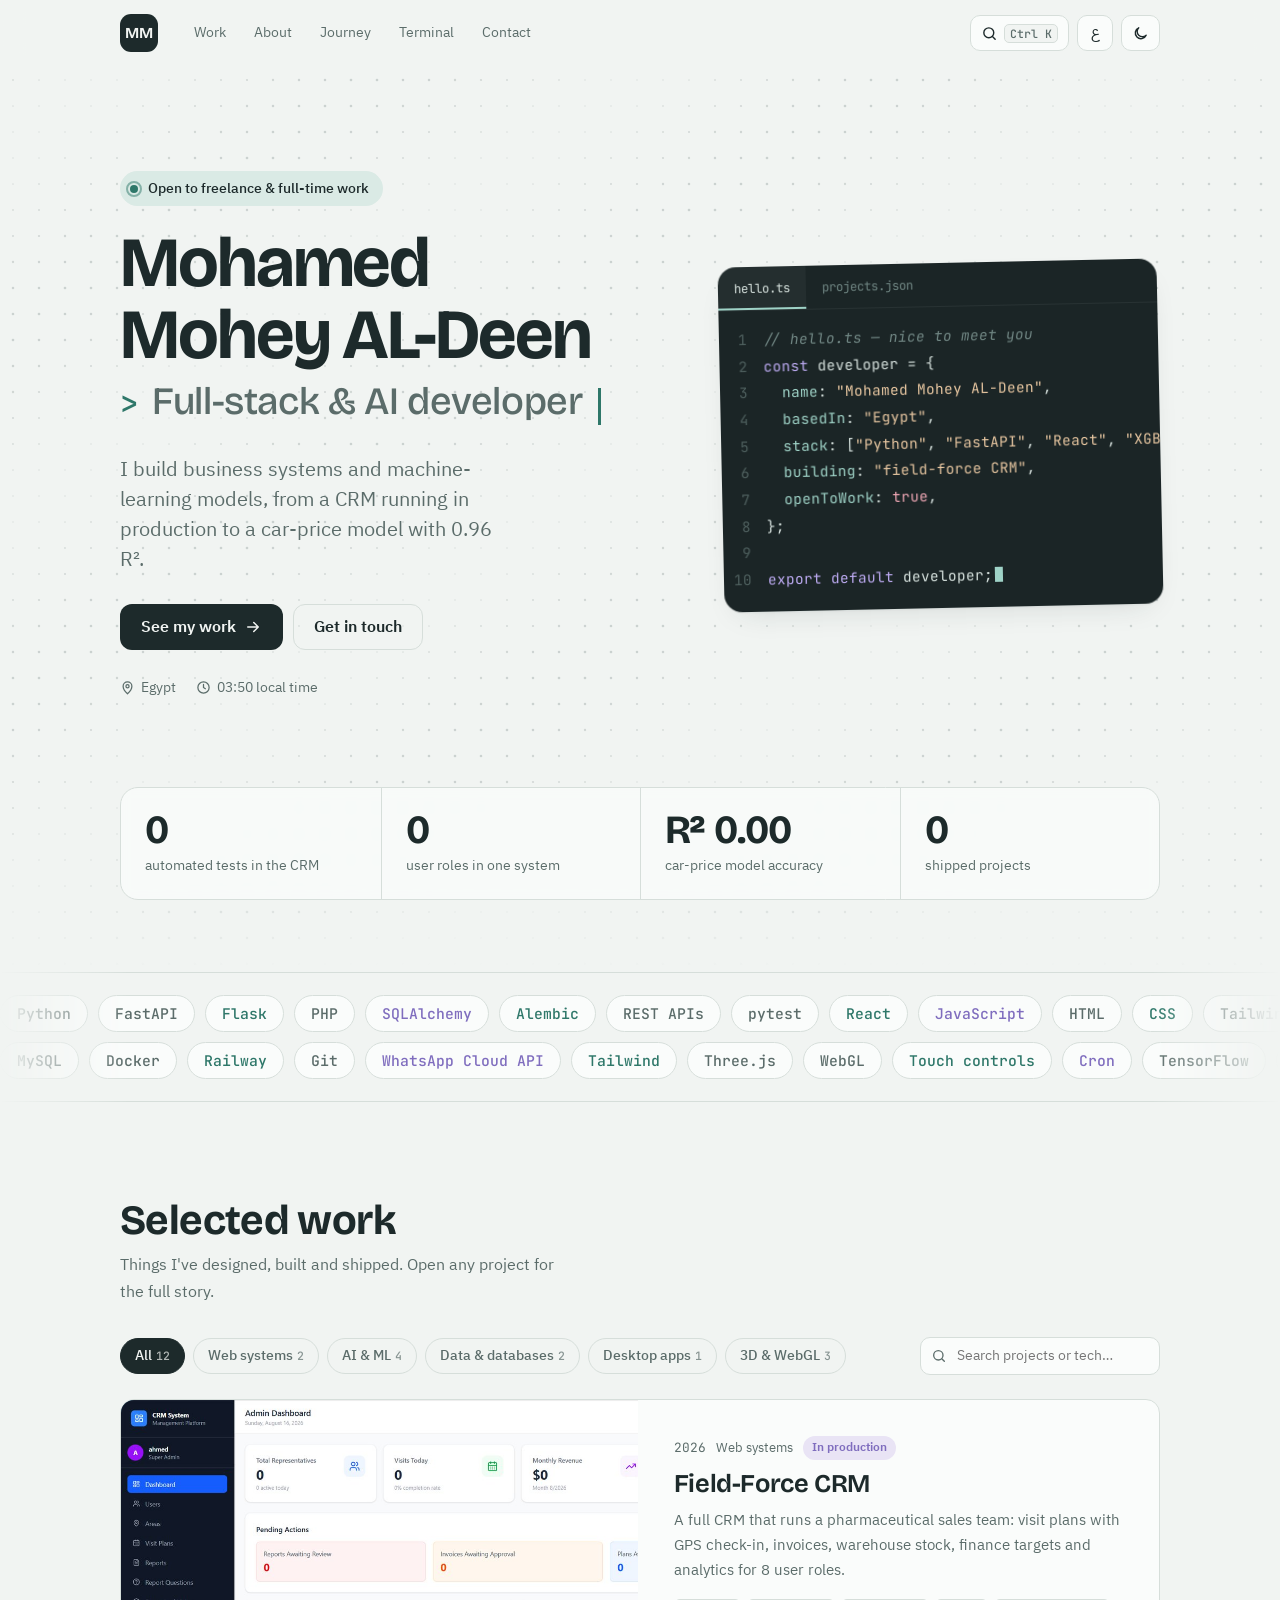
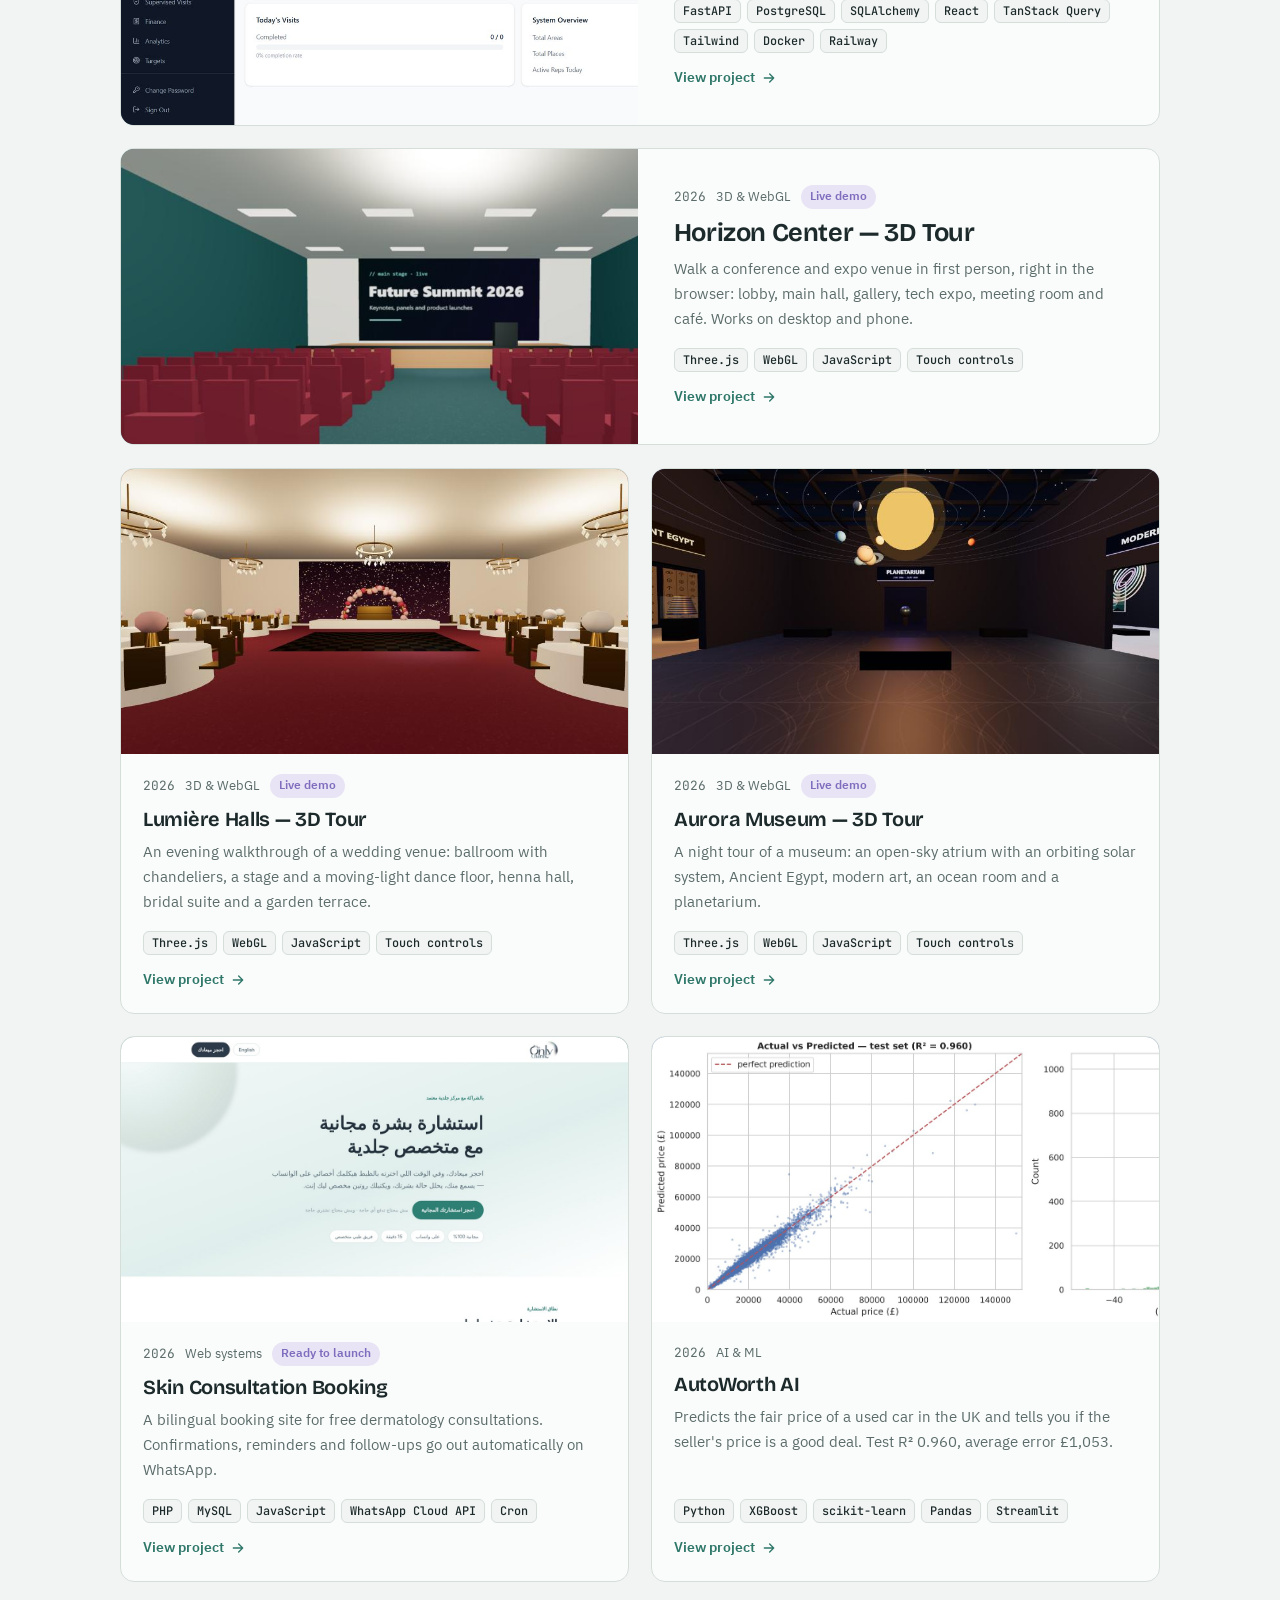
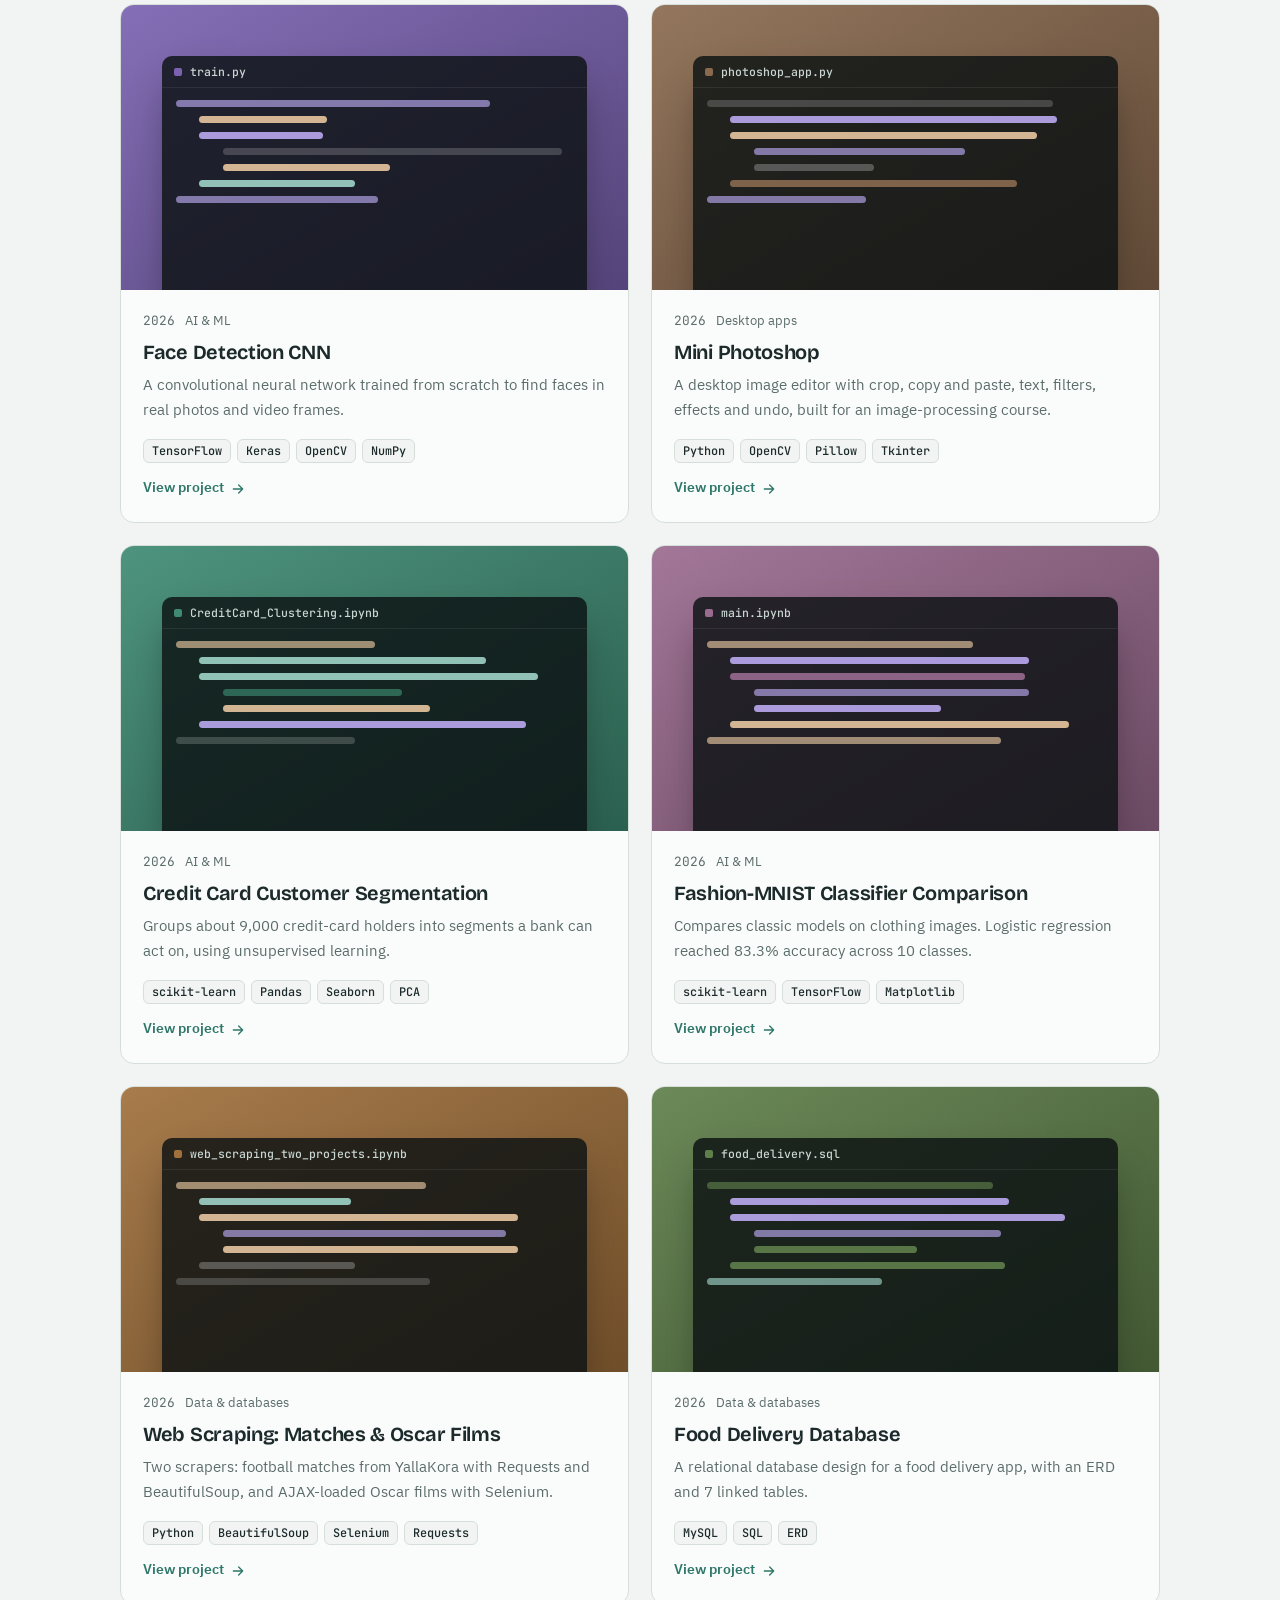
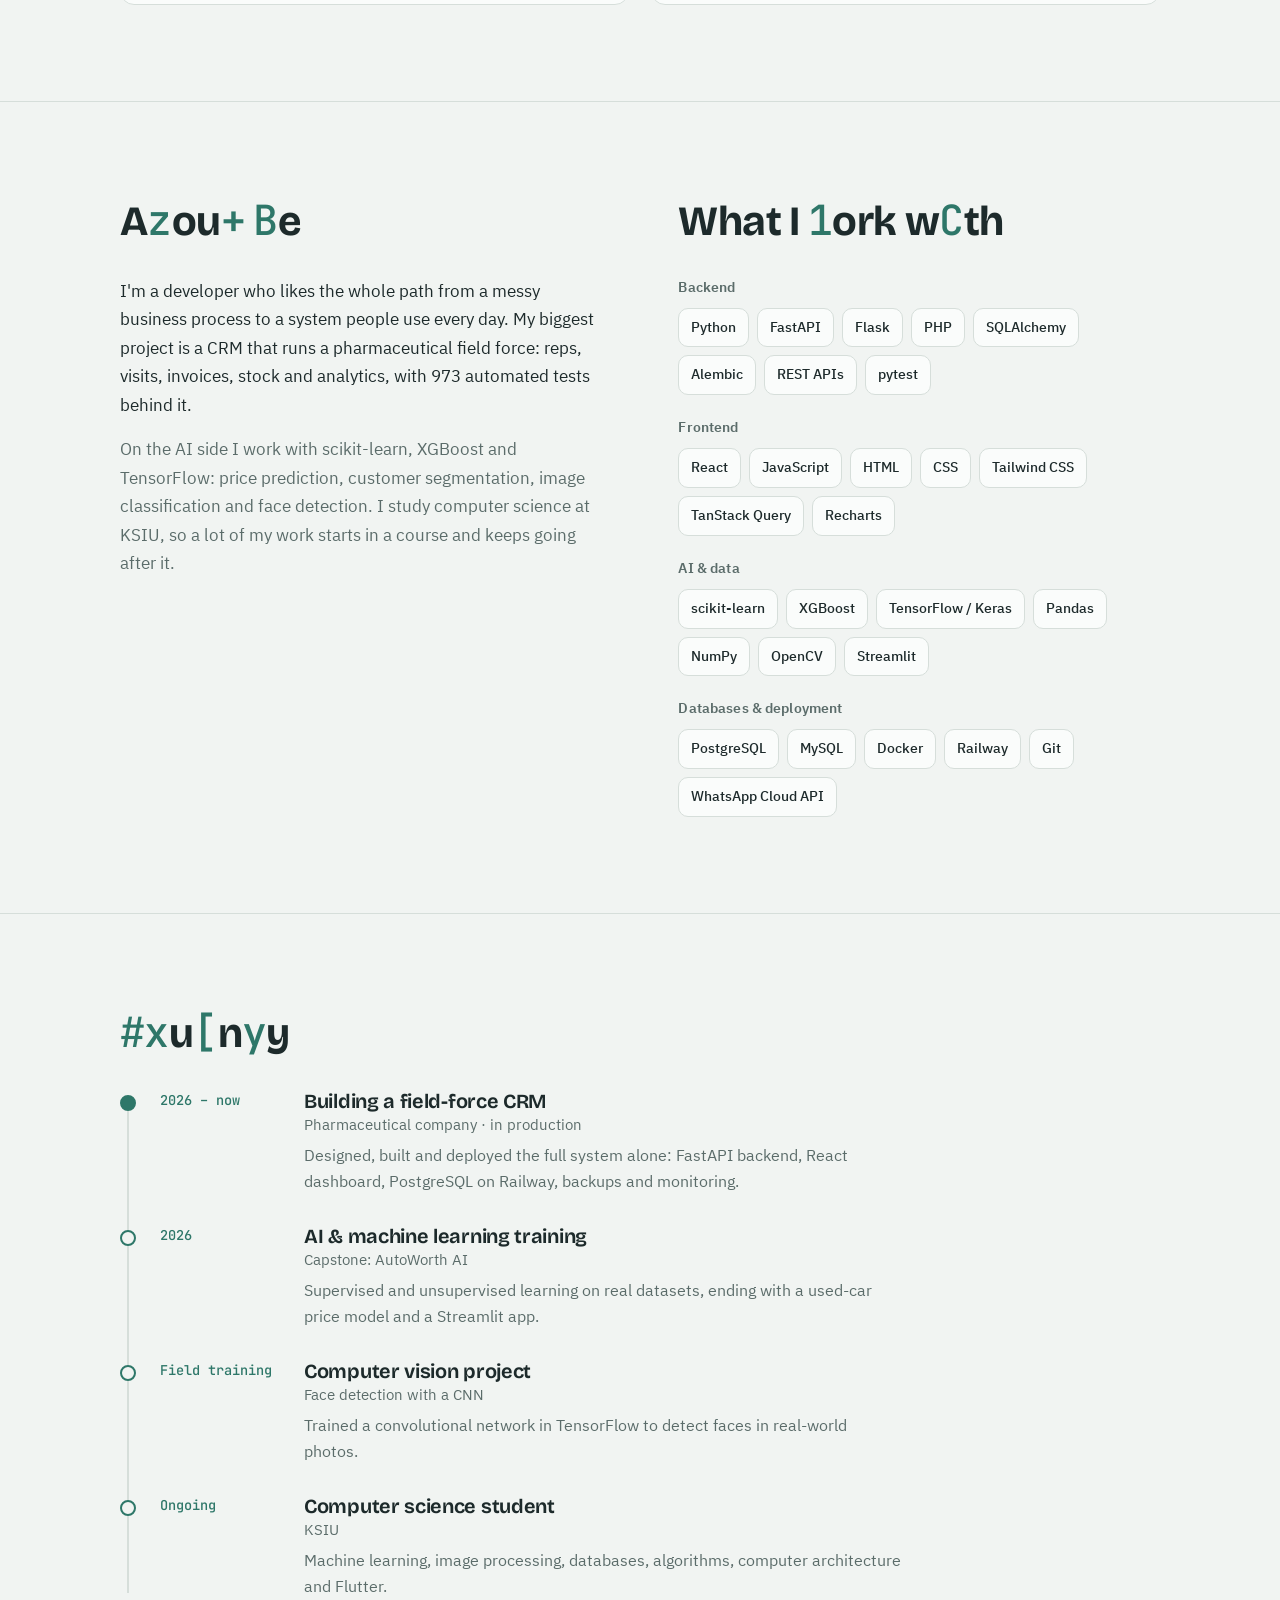
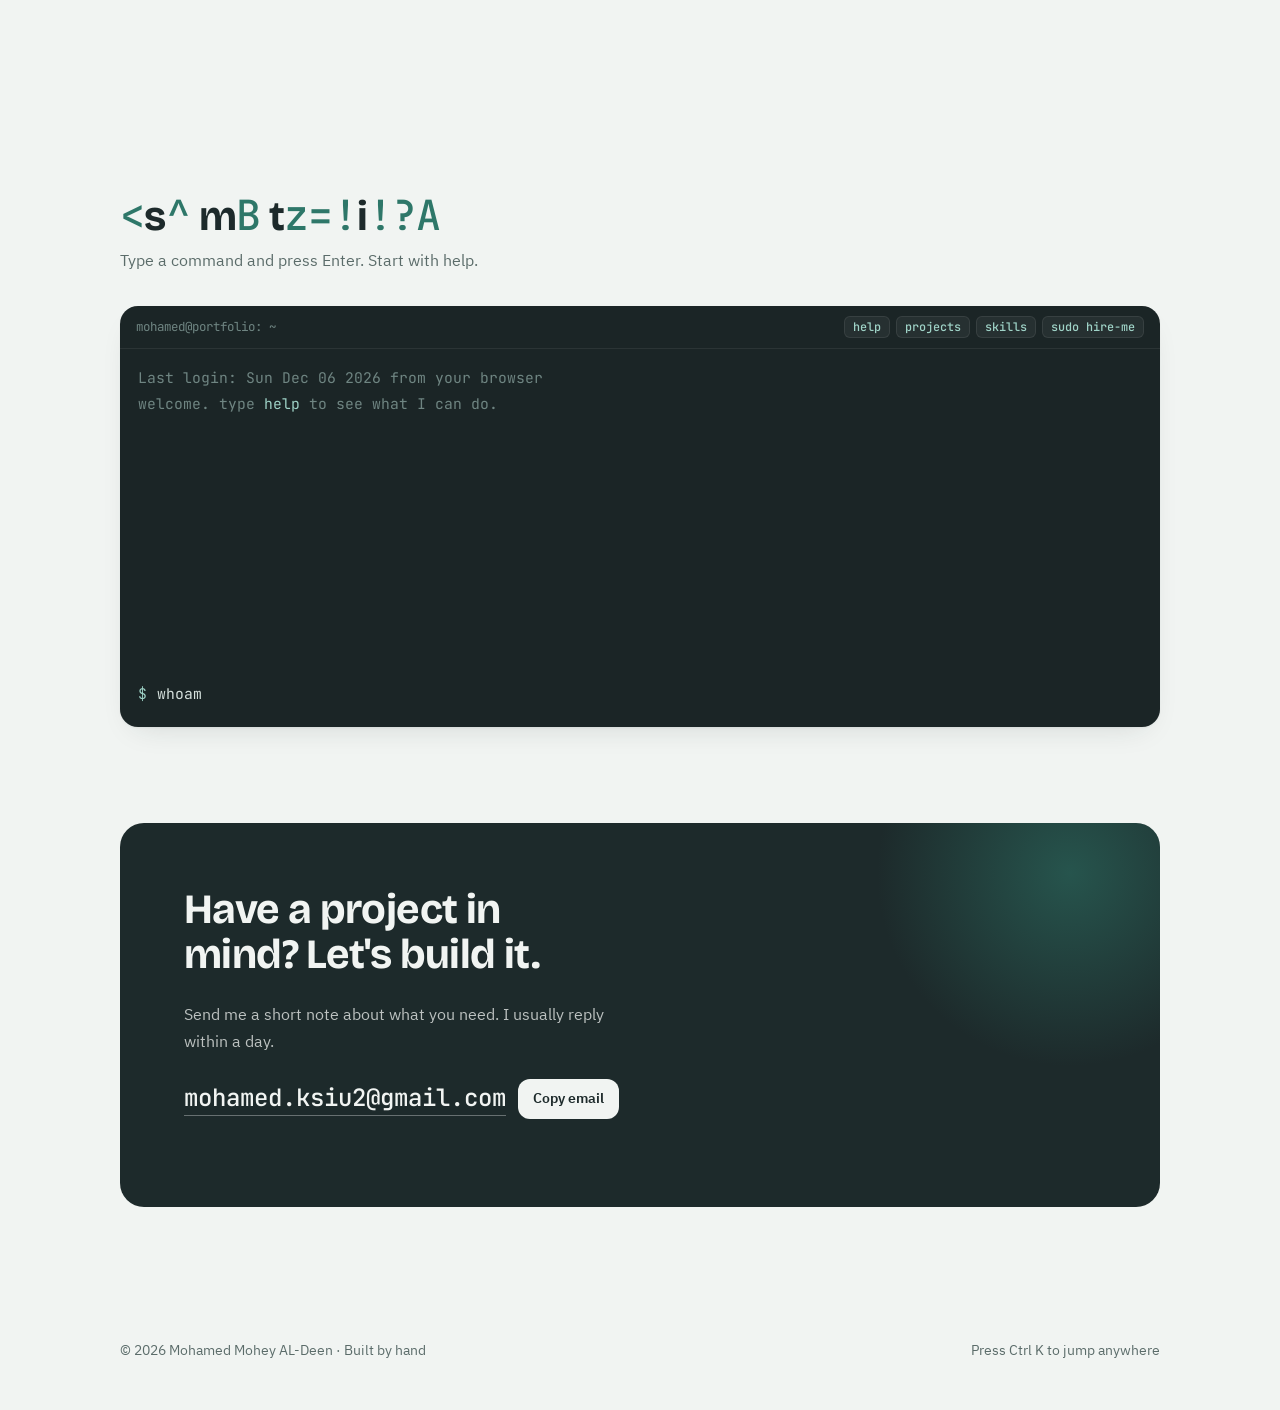
==== commit fc101004: "Update index.html" ====
--- a/index.html
+++ b/index.html
@@ -8,8 +8,8 @@
 <link rel="preconnect" href="https://fonts.googleapis.com">
 <link rel="preconnect" href="https://fonts.gstatic.com" crossorigin>
 <link rel="stylesheet" href="https://fonts.googleapis.com/css2?family=Bricolage+Grotesque:opsz,wght@12..96,500;12..96,650;12..96,700;12..96,800&family=IBM+Plex+Sans+Arabic:wght@400;500;600;700&family=JetBrains+Mono:wght@400;500&display=swap">
-<link rel="stylesheet" href="css/style.css">
-<link rel="stylesheet" href="css/fx.css">
+<link rel="stylesheet" href="css/style.css?v=3">
+<link rel="stylesheet" href="css/fx.css?v=3">
 <script>try{if(!matchMedia("(prefers-reduced-motion: reduce)").matches&&!sessionStorage.getItem("pf-booted"))document.documentElement.classList.add("booting")}catch(e){}setTimeout(function(){document.documentElement.classList.remove("booting")},8000)</script>
 </head>
 <body>
@@ -151,8 +151,8 @@
 <div id="paletteRoot"></div>
 <div id="toastRoot"></div>
 
-<script src="js/data.js"></script>
-<script src="js/main.js"></script>
-<script src="js/fx.js"></script>
+<script src="js/data.js?v=3"></script>
+<script src="js/main.js?v=3"></script>
+<script src="js/fx.js?v=3"></script>
 </body>
 </html>
